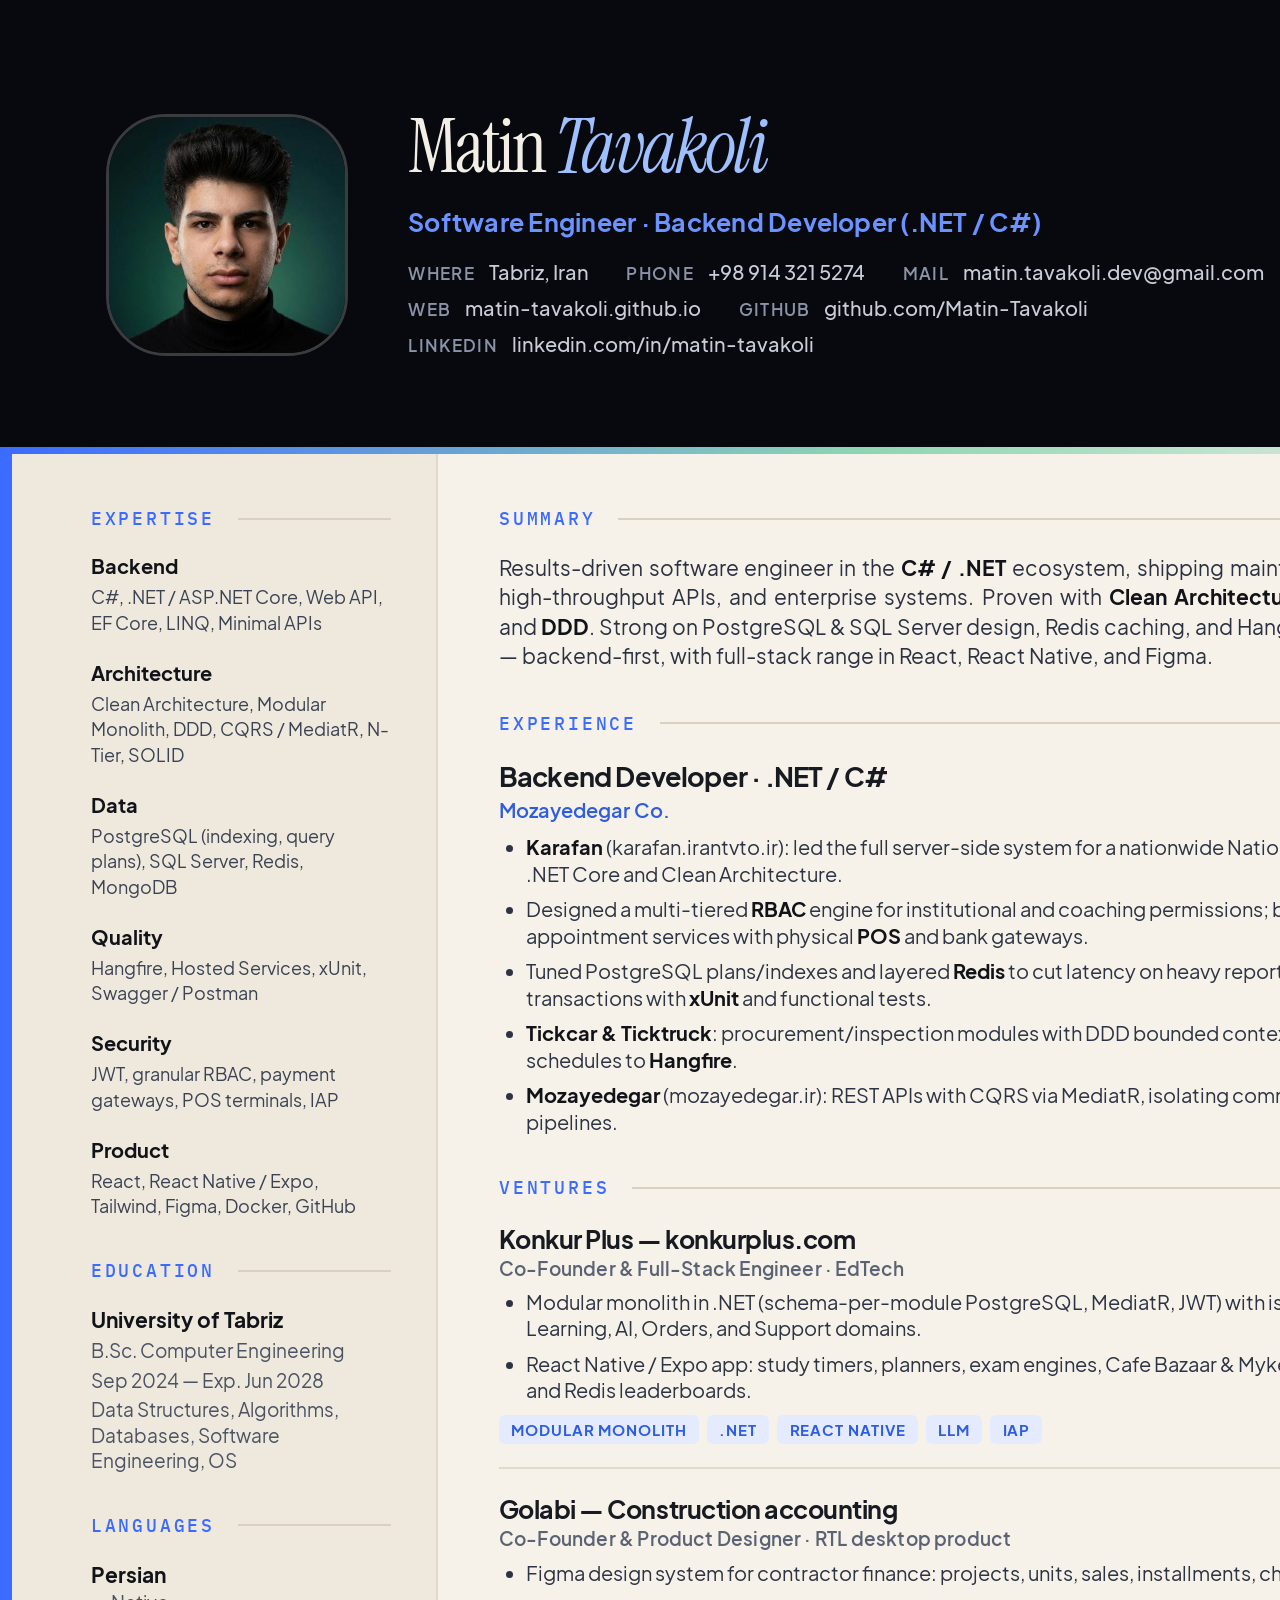
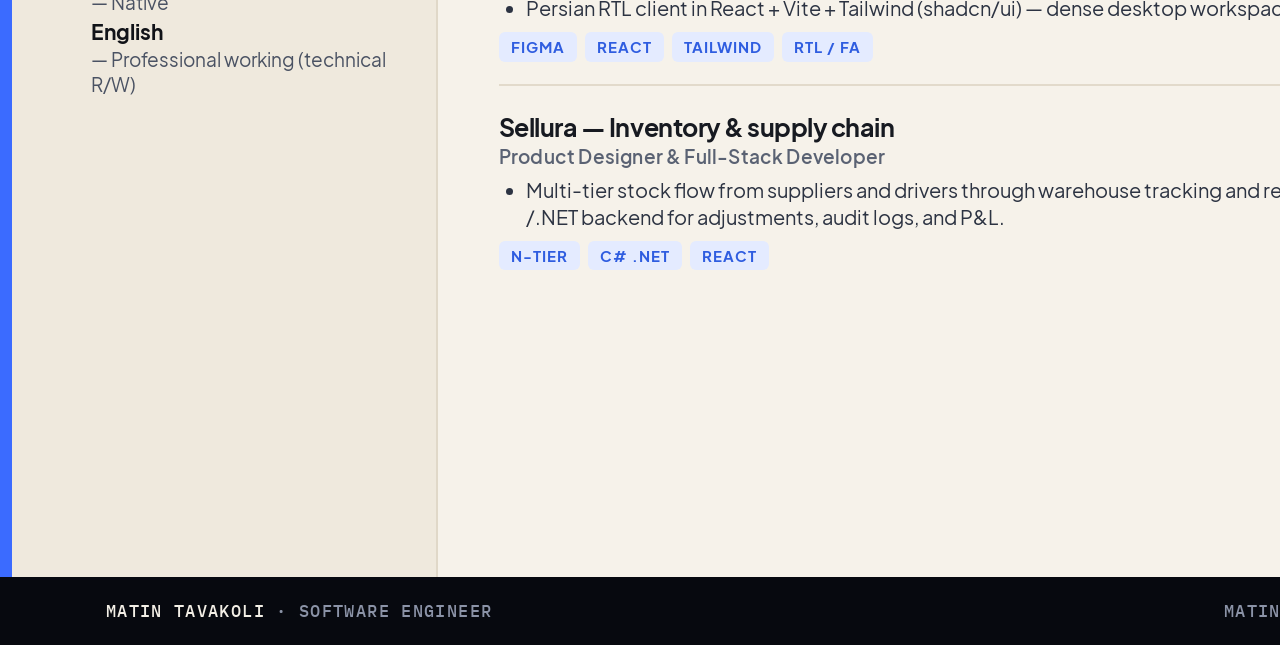
==== pdf.html @ 7f4773a4 "Ship a designed one-page resume PDF instead of a print dump. The download button now serves a brande" ====
<!DOCTYPE html>
<html lang="en">
<head>
  <meta charset="UTF-8">
  <title>Matin Tavakoli — Resume</title>
  <style>
    @font-face {
      font-family: "Plus Jakarta Sans";
      src: url("./assets/fonts/PlusJakartaSans-Regular.ttf") format("truetype");
      font-weight: 400;
      font-style: normal;
    }
    @font-face {
      font-family: "Plus Jakarta Sans";
      src: url("./assets/fonts/PlusJakartaSans-Medium.ttf") format("truetype");
      font-weight: 500;
      font-style: normal;
    }
    @font-face {
      font-family: "Plus Jakarta Sans";
      src: url("./assets/fonts/PlusJakartaSans-SemiBold.ttf") format("truetype");
      font-weight: 600;
      font-style: normal;
    }
    @font-face {
      font-family: "Plus Jakarta Sans";
      src: url("./assets/fonts/PlusJakartaSans-Bold.ttf") format("truetype");
      font-weight: 700;
      font-style: normal;
    }
    @font-face {
      font-family: "Instrument Serif";
      src: url("./assets/fonts/InstrumentSerif-Regular.ttf") format("truetype");
      font-weight: 400;
      font-style: normal;
    }
    @font-face {
      font-family: "Instrument Serif";
      src: url("./assets/fonts/InstrumentSerif-Italic.ttf") format("truetype");
      font-weight: 400;
      font-style: italic;
    }
    @font-face {
      font-family: "IBM Plex Mono";
      src: url("./assets/fonts/IBMPlexMono-Medium.ttf") format("truetype");
      font-weight: 500;
      font-style: normal;
    }
    @page { size: A4; margin: 0; }
    @media screen {
      html { zoom: 2; }
    }
    * { box-sizing: border-box; -webkit-print-color-adjust: exact; print-color-adjust: exact; }
    html, body {
      margin: 0;
      padding: 0;
      background: #fff;
      color: #171a21;
      font-family: "Plus Jakarta Sans", "Segoe UI", sans-serif;
    }
    .sheet {
      width: 210mm;
      height: 297mm;
      overflow: hidden;
      background: #f6f2ea;
      position: relative;
    }
    .sheet::before {
      content: "";
      position: absolute;
      left: 0; top: 0; bottom: 0;
      width: 6px;
      background: #3b6bff;
    }

    /* HEADER */
    .mast {
      background: #07090f;
      color: #f3efe6;
      padding: 15mm 12mm 13mm 14mm;
      display: grid;
      grid-template-columns: 32mm 1fr 22mm;
      gap: 8mm;
      align-items: center;
      position: relative;
    }
    .mast::after {
      content: "";
      position: absolute;
      left: 0; right: 0; bottom: 0;
      height: 3.5px;
      background: linear-gradient(90deg, #3b6bff, #8fd6b2 55%, #f3efe6);
    }
    .photo-wrap {
      position: relative;
      width: 32mm;
      height: 32mm;
    }
    .photo-wrap img.photo {
      width: 32mm;
      height: 32mm;
      object-fit: cover;
      object-position: center 18%;
      border-radius: 8mm;
      border: 1.5px solid rgba(243,239,230,.22);
    }
    .identity h1 {
      margin: 0;
      font-family: "Instrument Serif", Georgia, serif;
      font-size: 28pt;
      font-weight: 400;
      letter-spacing: -0.04em;
      line-height: 0.9;
    }
    .identity h1 em {
      font-style: italic;
      color: #9ec0ff;
    }
    .role {
      margin: 3.5mm 0 3mm;
      color: #6b93ff;
      font-weight: 700;
      font-size: 9.2pt;
      letter-spacing: 0.01em;
    }
    .contacts {
      display: flex;
      flex-wrap: wrap;
      gap: 1.6mm 5mm;
      color: #c8cdd8;
      font-size: 7.4pt;
      font-weight: 500;
    }
    .contacts span { white-space: nowrap; }
    .contacts b { color: #8b93a7; font-weight: 600; margin-right: 1.4mm; font-size: 6.4pt; letter-spacing: .08em; text-transform: uppercase; }
    .mark {
      width: 18mm;
      height: 18mm;
      border-radius: 5mm;
      object-fit: cover;
      justify-self: end;
      border: 1px solid rgba(107,147,255,.35);
    }

    /* BODY */
    .body {
      display: grid;
      grid-template-columns: 58mm 1fr;
      min-height: calc(297mm - 60mm);
    }
    .rail {
      background: #efe9dd;
      padding: 7mm 6mm 10mm 12mm;
      border-right: 1px solid #e0d8c8;
    }
    .main {
      padding: 7mm 11mm 10mm 8mm;
    }
    .h {
      display: flex;
      align-items: center;
      gap: 3mm;
      margin: 0 0 3.2mm;
      font-family: "IBM Plex Mono", monospace;
      font-size: 6.6pt;
      font-weight: 500;
      letter-spacing: 0.16em;
      text-transform: uppercase;
      color: #3b6bff;
    }
    .h::after {
      content: "";
      flex: 1;
      height: 1px;
      background: #d9d0bf;
    }
    .block { margin-bottom: 5.4mm; }
    .summary {
      font-size: 7.7pt;
      line-height: 1.42;
      color: #2b3140;
      text-align: justify;
      margin: 0;
    }
    .summary strong { color: #111318; }

    .skill {
      margin-bottom: 3.4mm;
    }
    .skill b {
      display: block;
      font-size: 7.4pt;
      margin-bottom: 0.8mm;
      color: #111318;
    }
    .skill p {
      margin: 0;
      font-size: 6.9pt;
      line-height: 1.38;
      color: #3a4254;
    }

    .edu b, .lang b { font-size: 8pt; display: block; color: #111318; }
    .edu span, .lang p { display: block; font-size: 7pt; color: #4a5263; line-height: 1.35; margin-top: 0.6mm; }
    .lang p { margin: 0.4mm 0 0; }

    .job-head {
      display: flex;
      justify-content: space-between;
      align-items: baseline;
      gap: 4mm;
    }
    .job-head h2 {
      margin: 0;
      font-size: 10.2pt;
      letter-spacing: -0.03em;
    }
    .when {
      font-family: "IBM Plex Mono", monospace;
      font-size: 6.6pt;
      color: #3b6bff;
      font-weight: 500;
      white-space: nowrap;
    }
    .co {
      display: flex;
      justify-content: space-between;
      font-size: 7.6pt;
      color: #4a5263;
      font-weight: 600;
      margin: 0.6mm 0 1.6mm;
    }
    .co em { color: #2f5de0; font-style: normal; }
    ul {
      margin: 0;
      padding-left: 3.6mm;
    }
    li {
      font-size: 7.35pt;
      line-height: 1.36;
      color: #2c3342;
      margin-bottom: 1.15mm;
    }
    li strong { color: #111318; }
    a { color: #2f5de0; text-decoration: none; }

    .proj {
      margin-bottom: 3.4mm;
      padding-bottom: 3mm;
      border-bottom: 1px solid #e2dacb;
    }
    .proj:last-child { border-bottom: 0; margin-bottom: 0; padding-bottom: 0; }
    .proj-top {
      display: flex;
      justify-content: space-between;
      align-items: baseline;
      gap: 3mm;
    }
    .proj h3 {
      margin: 0;
      font-size: 9.2pt;
      letter-spacing: -0.02em;
    }
    .proj .role {
      margin: 0.4mm 0 1.2mm;
      color: #5a6273;
      font-size: 7pt;
      font-weight: 600;
    }
    .tags { display: flex; flex-wrap: wrap; gap: 1.1mm; margin-top: 1.4mm; }
    .tag {
      font-size: 5.8pt;
      font-weight: 700;
      letter-spacing: 0.06em;
      text-transform: uppercase;
      color: #2f5de0;
      background: #e4ebff;
      border-radius: 3px;
      padding: 0.7mm 1.6mm;
    }

    .foot {
      position: absolute;
      left: 0; right: 0; bottom: 0;
      height: 9mm;
      display: flex;
      align-items: center;
      justify-content: space-between;
      padding: 0 12mm 0 14mm;
      background: #07090f;
      color: #8b93a7;
      font-size: 6.4pt;
      letter-spacing: 0.08em;
      text-transform: uppercase;
      font-family: "IBM Plex Mono", monospace;
    }
    .foot b { color: #f3efe6; font-weight: 500; }
  </style>
</head>
<body>
  <div class="sheet">
    <header class="mast">
      <div class="photo-wrap">
        <img class="photo" src="./assets/photo.jpg" alt="Matin Tavakoli">
      </div>
      <div class="identity">
        <h1>Matin <em>Tavakoli</em></h1>
        <div class="role">Software Engineer · Backend Developer (.NET / C#)</div>
        <div class="contacts">
          <span><b>Where</b> Tabriz, Iran</span>
          <span><b>Phone</b> +98 914 321 5274</span>
          <span><b>Mail</b> matin.tavakoli.dev@gmail.com</span>
          <span><b>Web</b> matin-tavakoli.github.io</span>
          <span><b>GitHub</b> github.com/Matin-Tavakoli</span>
          <span><b>LinkedIn</b> linkedin.com/in/matin-tavakoli</span>
        </div>
      </div>
      <img class="mark" src="./assets/logo-mark.png" alt="MT">
    </header>

    <div class="body">
      <aside class="rail">
        <div class="block">
          <div class="h">Expertise</div>
          <div class="skill"><b>Backend</b><p>C#, .NET / ASP.NET Core, Web API, EF Core, LINQ, Minimal APIs</p></div>
          <div class="skill"><b>Architecture</b><p>Clean Architecture, Modular Monolith, DDD, CQRS / MediatR, N-Tier, SOLID</p></div>
          <div class="skill"><b>Data</b><p>PostgreSQL (indexing, query plans), SQL Server, Redis, MongoDB</p></div>
          <div class="skill"><b>Quality</b><p>Hangfire, Hosted Services, xUnit, Swagger / Postman</p></div>
          <div class="skill"><b>Security</b><p>JWT, granular RBAC, payment gateways, POS terminals, IAP</p></div>
          <div class="skill"><b>Product</b><p>React, React Native / Expo, Tailwind, Figma, Docker, GitHub</p></div>
        </div>
        <div class="block edu">
          <div class="h">Education</div>
          <b>University of Tabriz</b>
          <span>B.Sc. Computer Engineering</span>
          <span>Sep 2024 — Exp. Jun 2028</span>
          <span>Data Structures, Algorithms, Databases, Software Engineering, OS</span>
        </div>
        <div class="block lang">
          <div class="h">Languages</div>
          <p><b>Persian</b> — Native</p>
          <p><b>English</b> — Professional working (technical R/W)</p>
        </div>
      </aside>

      <main class="main">
        <div class="block">
          <div class="h">Summary</div>
          <p class="summary">
            Results-driven software engineer in the <strong>C# / .NET</strong> ecosystem, shipping maintainable architectures, high-throughput APIs, and enterprise systems. Proven with <strong>Clean Architecture</strong>, <strong>Modular Monolith</strong>, and <strong>DDD</strong>. Strong on PostgreSQL &amp; SQL Server design, Redis caching, and Hangfire background work — backend-first, with full-stack range in React, React Native, and Figma.
          </p>
        </div>

        <div class="block">
          <div class="h">Experience</div>
          <div class="job-head">
            <h2>Backend Developer · .NET / C#</h2>
            <span class="when">Nov 2025 — Present</span>
          </div>
          <div class="co"><em>Mozayedegar Co.</em><span>Tabriz, Iran</span></div>
          <ul>
            <li><strong>Karafan</strong> (karafan.irantvto.ir): led the full server-side system for a nationwide National TVTO platform on .NET Core and Clean Architecture.</li>
            <li>Designed a multi-tiered <strong>RBAC</strong> engine for institutional and coaching permissions; built checkout and appointment services with physical <strong>POS</strong> and bank gateways.</li>
            <li>Tuned PostgreSQL plans/indexes and layered <strong>Redis</strong> to cut latency on heavy reporting endpoints; backed transactions with <strong>xUnit</strong> and functional tests.</li>
            <li><strong>Tickcar &amp; Ticktruck</strong>: procurement/inspection modules with DDD bounded contexts; offloaded PDFs and schedules to <strong>Hangfire</strong>.</li>
            <li><strong>Mozayedegar</strong> (mozayedegar.ir): REST APIs with CQRS via MediatR, isolating command and query pipelines.</li>
          </ul>
        </div>

        <div class="block" style="margin-bottom:0">
          <div class="h">Ventures</div>

          <div class="proj">
            <div class="proj-top">
              <h3>Konkur Plus — konkurplus.com</h3>
              <span class="when">2025 — Present</span>
            </div>
            <div class="role">Co-Founder &amp; Full-Stack Engineer · EdTech</div>
            <ul>
              <li>Modular monolith in .NET (schema-per-module PostgreSQL, MediatR, JWT) with isolated Identity, Learning, AI, Orders, and Support domains.</li>
              <li>React Native / Expo app: study timers, planners, exam engines, Cafe Bazaar &amp; Myket IAP, plus LLM agents and Redis leaderboards.</li>
            </ul>
            <div class="tags"><span class="tag">Modular Monolith</span><span class="tag">.NET</span><span class="tag">React Native</span><span class="tag">LLM</span><span class="tag">IAP</span></div>
          </div>

          <div class="proj">
            <div class="proj-top">
              <h3>Golabi — Construction accounting</h3>
              <span class="when">2025 — Present</span>
            </div>
            <div class="role">Co-Founder &amp; Product Designer · RTL desktop product</div>
            <ul>
              <li>Figma design system for contractor finance: projects, units, sales, installments, cheques, counterparties.</li>
              <li>Persian RTL client in React + Vite + Tailwind (shadcn/ui) — dense desktop workspace, not a marketing site.</li>
            </ul>
            <div class="tags"><span class="tag">Figma</span><span class="tag">React</span><span class="tag">Tailwind</span><span class="tag">RTL / FA</span></div>
          </div>

          <div class="proj">
            <div class="proj-top">
              <h3>Sellura — Inventory &amp; supply chain</h3>
              <span class="when">2025</span>
            </div>
            <div class="role">Product Designer &amp; Full-Stack Developer</div>
            <ul>
              <li>Multi-tier stock flow from suppliers and drivers through warehouse tracking and retail POS; N-Tier C# /.NET backend for adjustments, audit logs, and P&amp;L.</li>
            </ul>
            <div class="tags"><span class="tag">N-Tier</span><span class="tag">C# .NET</span><span class="tag">React</span></div>
          </div>
        </div>
      </main>
    </div>

    <footer class="foot">
      <span><b>Matin Tavakoli</b> · Software Engineer</span>
      <span>matin-tavakoli.github.io</span>
    </footer>
  </div>
</body>
</html>
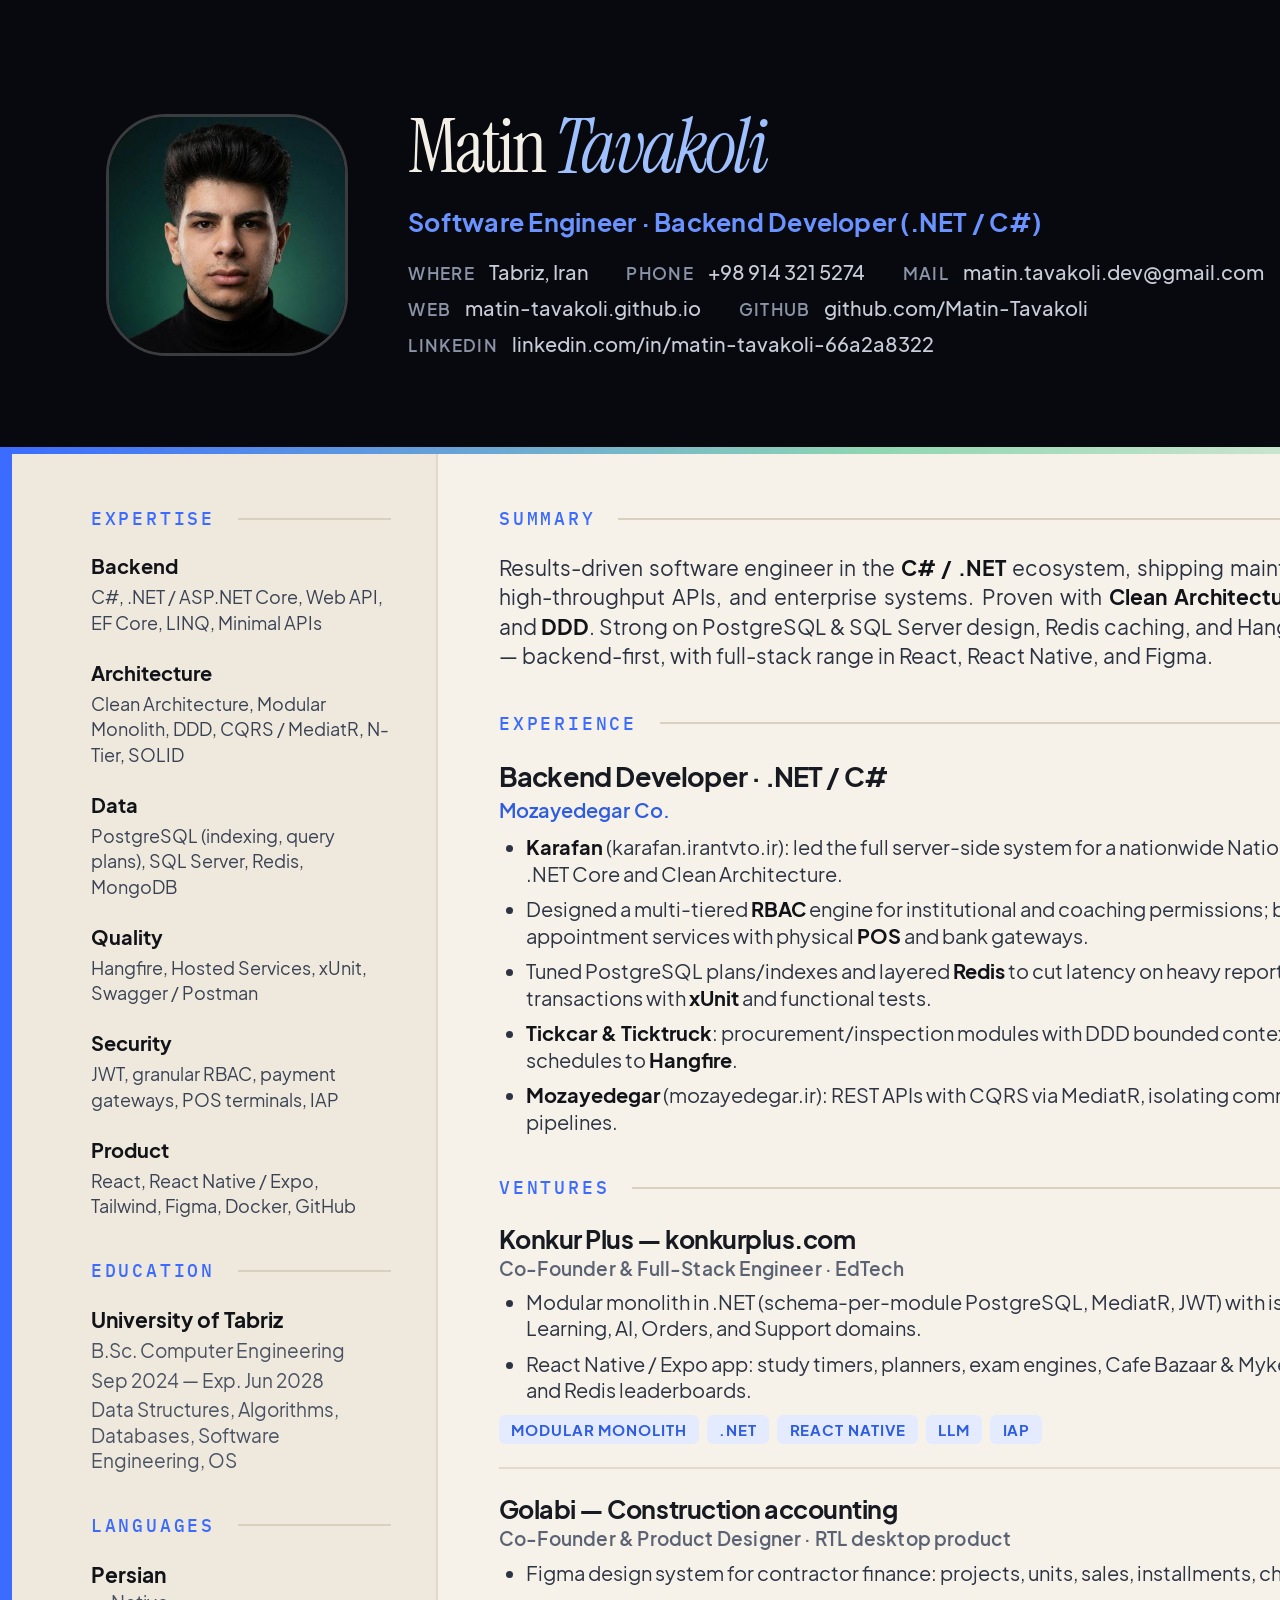
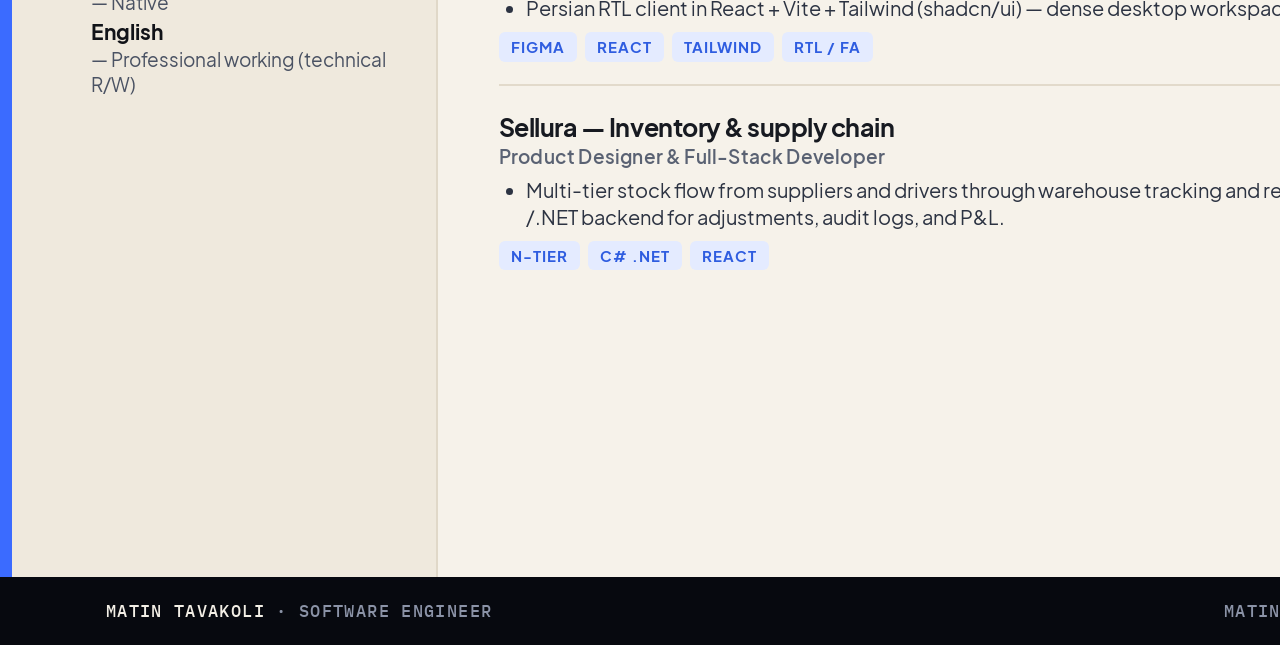
==== commit d609dcff: "Point LinkedIn links to the live profile URL. Co-authored-by: Cursor <cursoragent@cursor.com>" ====
--- a/pdf.html
+++ b/pdf.html
@@ -312,7 +312,7 @@
           <span><b>Mail</b> matin.tavakoli.dev@gmail.com</span>
           <span><b>Web</b> matin-tavakoli.github.io</span>
           <span><b>GitHub</b> github.com/Matin-Tavakoli</span>
-          <span><b>LinkedIn</b> linkedin.com/in/matin-tavakoli</span>
+          <span><b>LinkedIn</b> linkedin.com/in/matin-tavakoli-66a2a8322</span>
         </div>
       </div>
       <img class="mark" src="./assets/logo-mark.png" alt="MT">
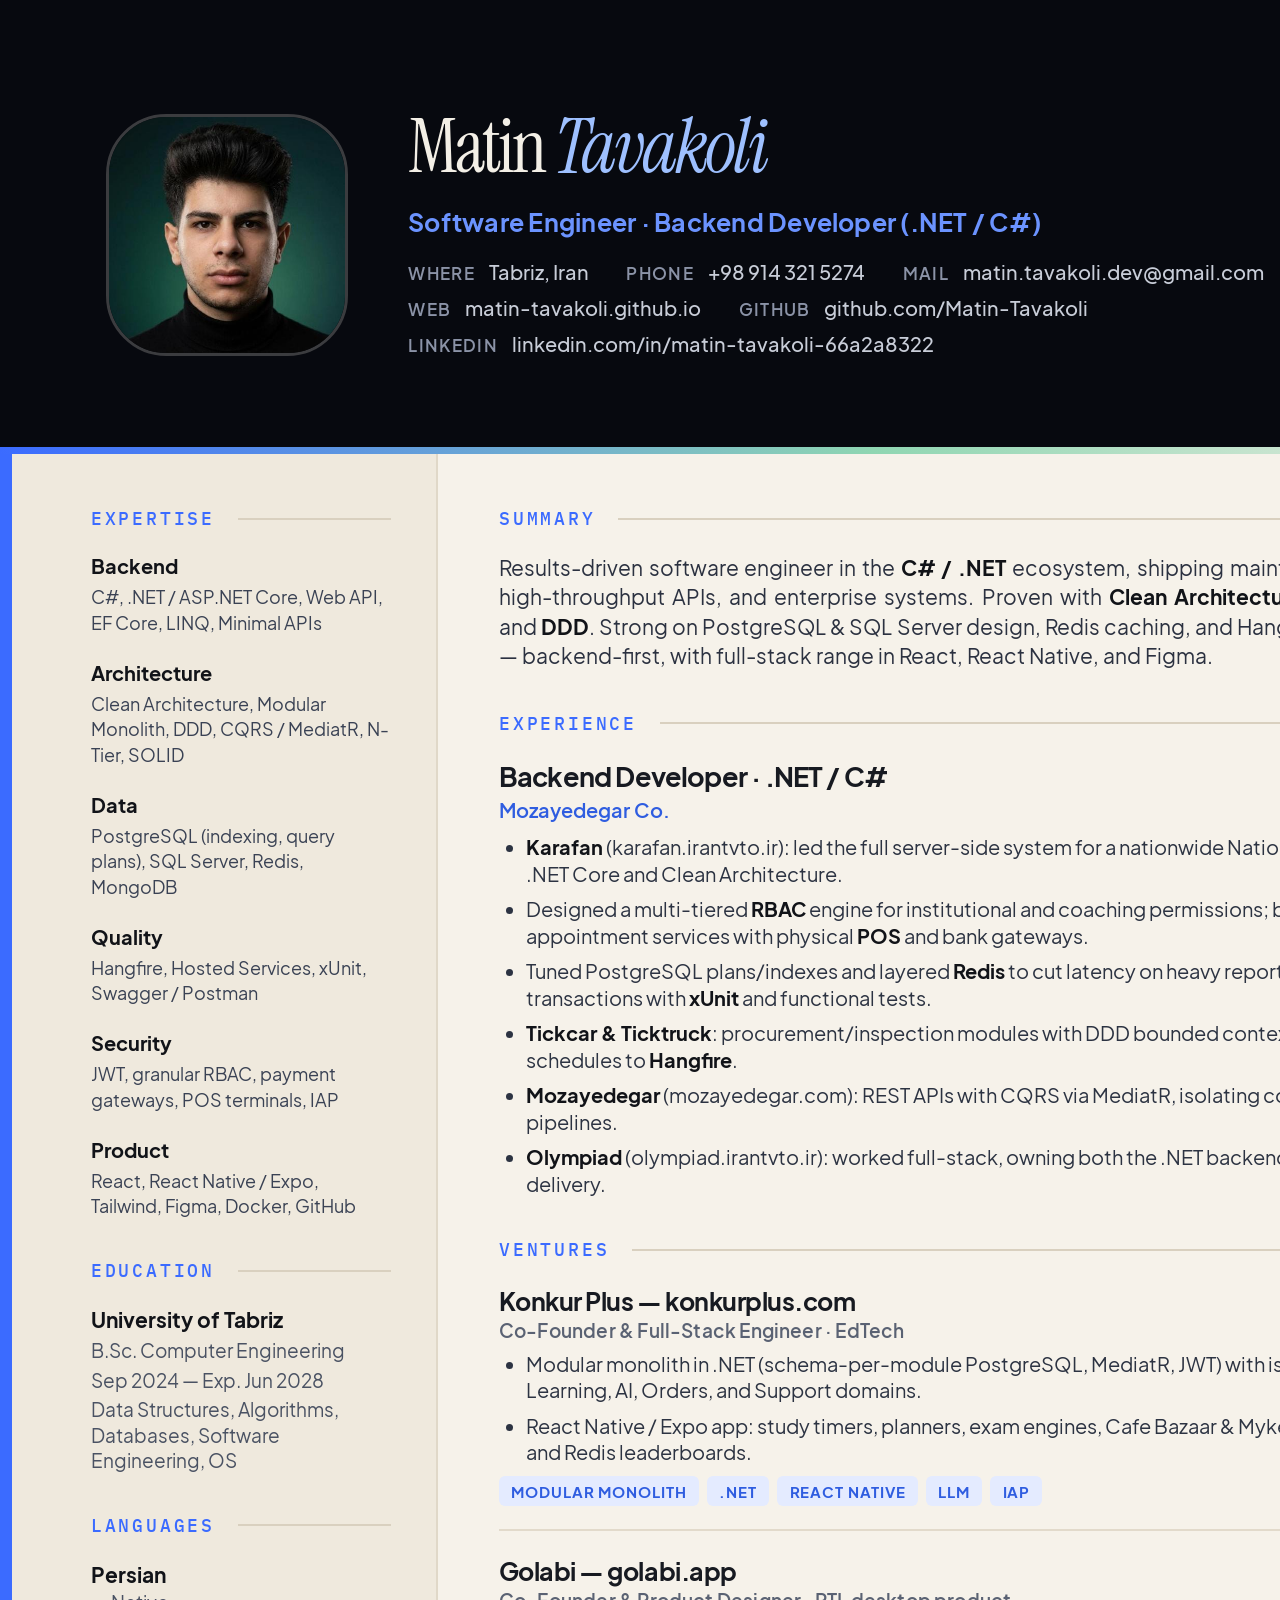
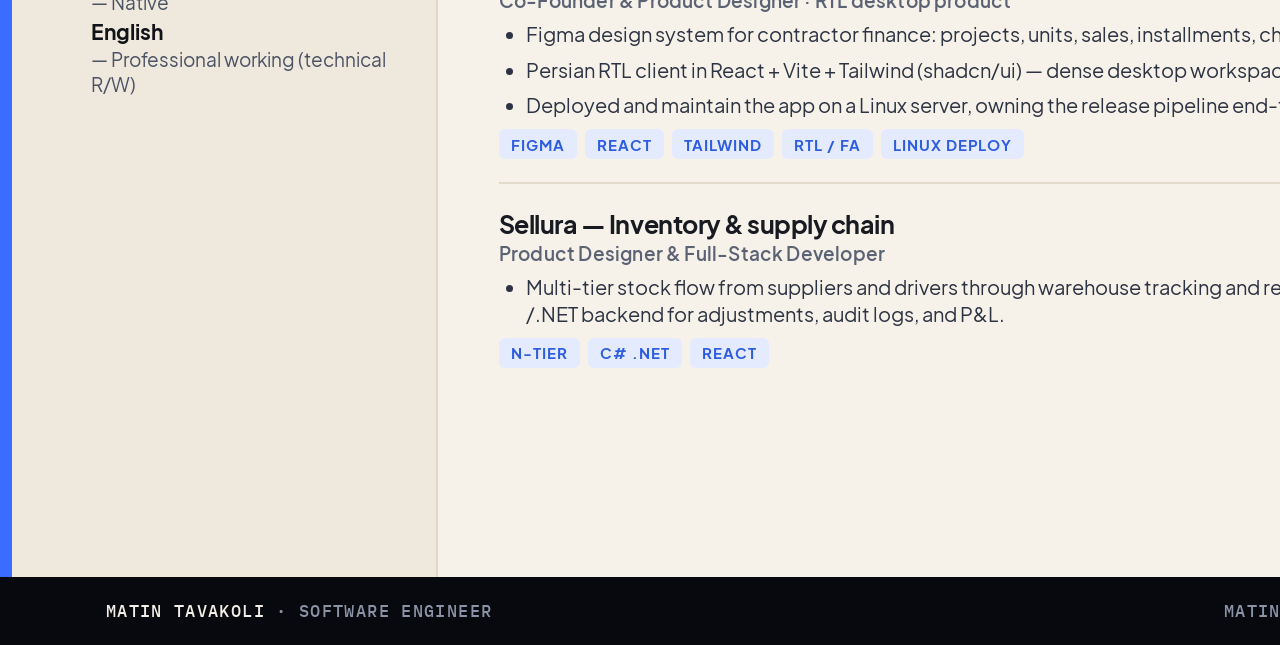
==== commit b4b10340: "Add Golabi domain/deploy details and the Olympiad project at Mozayedegar. Co-Authored-By: Claude Son" ====
--- a/pdf.html
+++ b/pdf.html
@@ -363,7 +363,8 @@
             <li>Designed a multi-tiered <strong>RBAC</strong> engine for institutional and coaching permissions; built checkout and appointment services with physical <strong>POS</strong> and bank gateways.</li>
             <li>Tuned PostgreSQL plans/indexes and layered <strong>Redis</strong> to cut latency on heavy reporting endpoints; backed transactions with <strong>xUnit</strong> and functional tests.</li>
             <li><strong>Tickcar &amp; Ticktruck</strong>: procurement/inspection modules with DDD bounded contexts; offloaded PDFs and schedules to <strong>Hangfire</strong>.</li>
-            <li><strong>Mozayedegar</strong> (mozayedegar.ir): REST APIs with CQRS via MediatR, isolating command and query pipelines.</li>
+            <li><strong>Mozayedegar</strong> (mozayedegar.com): REST APIs with CQRS via MediatR, isolating command and query pipelines.</li>
+            <li><strong>Olympiad</strong> (olympiad.irantvto.ir): worked full-stack, owning both the .NET backend and front-end delivery.</li>
           </ul>
         </div>
 
@@ -385,15 +386,16 @@
 
           <div class="proj">
             <div class="proj-top">
-              <h3>Golabi — Construction accounting</h3>
+              <h3>Golabi — golabi.app</h3>
               <span class="when">2025 — Present</span>
             </div>
             <div class="role">Co-Founder &amp; Product Designer · RTL desktop product</div>
             <ul>
               <li>Figma design system for contractor finance: projects, units, sales, installments, cheques, counterparties.</li>
               <li>Persian RTL client in React + Vite + Tailwind (shadcn/ui) — dense desktop workspace, not a marketing site.</li>
+              <li>Deployed and maintain the app on a Linux server, owning the release pipeline end-to-end.</li>
             </ul>
-            <div class="tags"><span class="tag">Figma</span><span class="tag">React</span><span class="tag">Tailwind</span><span class="tag">RTL / FA</span></div>
+            <div class="tags"><span class="tag">Figma</span><span class="tag">React</span><span class="tag">Tailwind</span><span class="tag">RTL / FA</span><span class="tag">Linux Deploy</span></div>
           </div>
 
           <div class="proj">
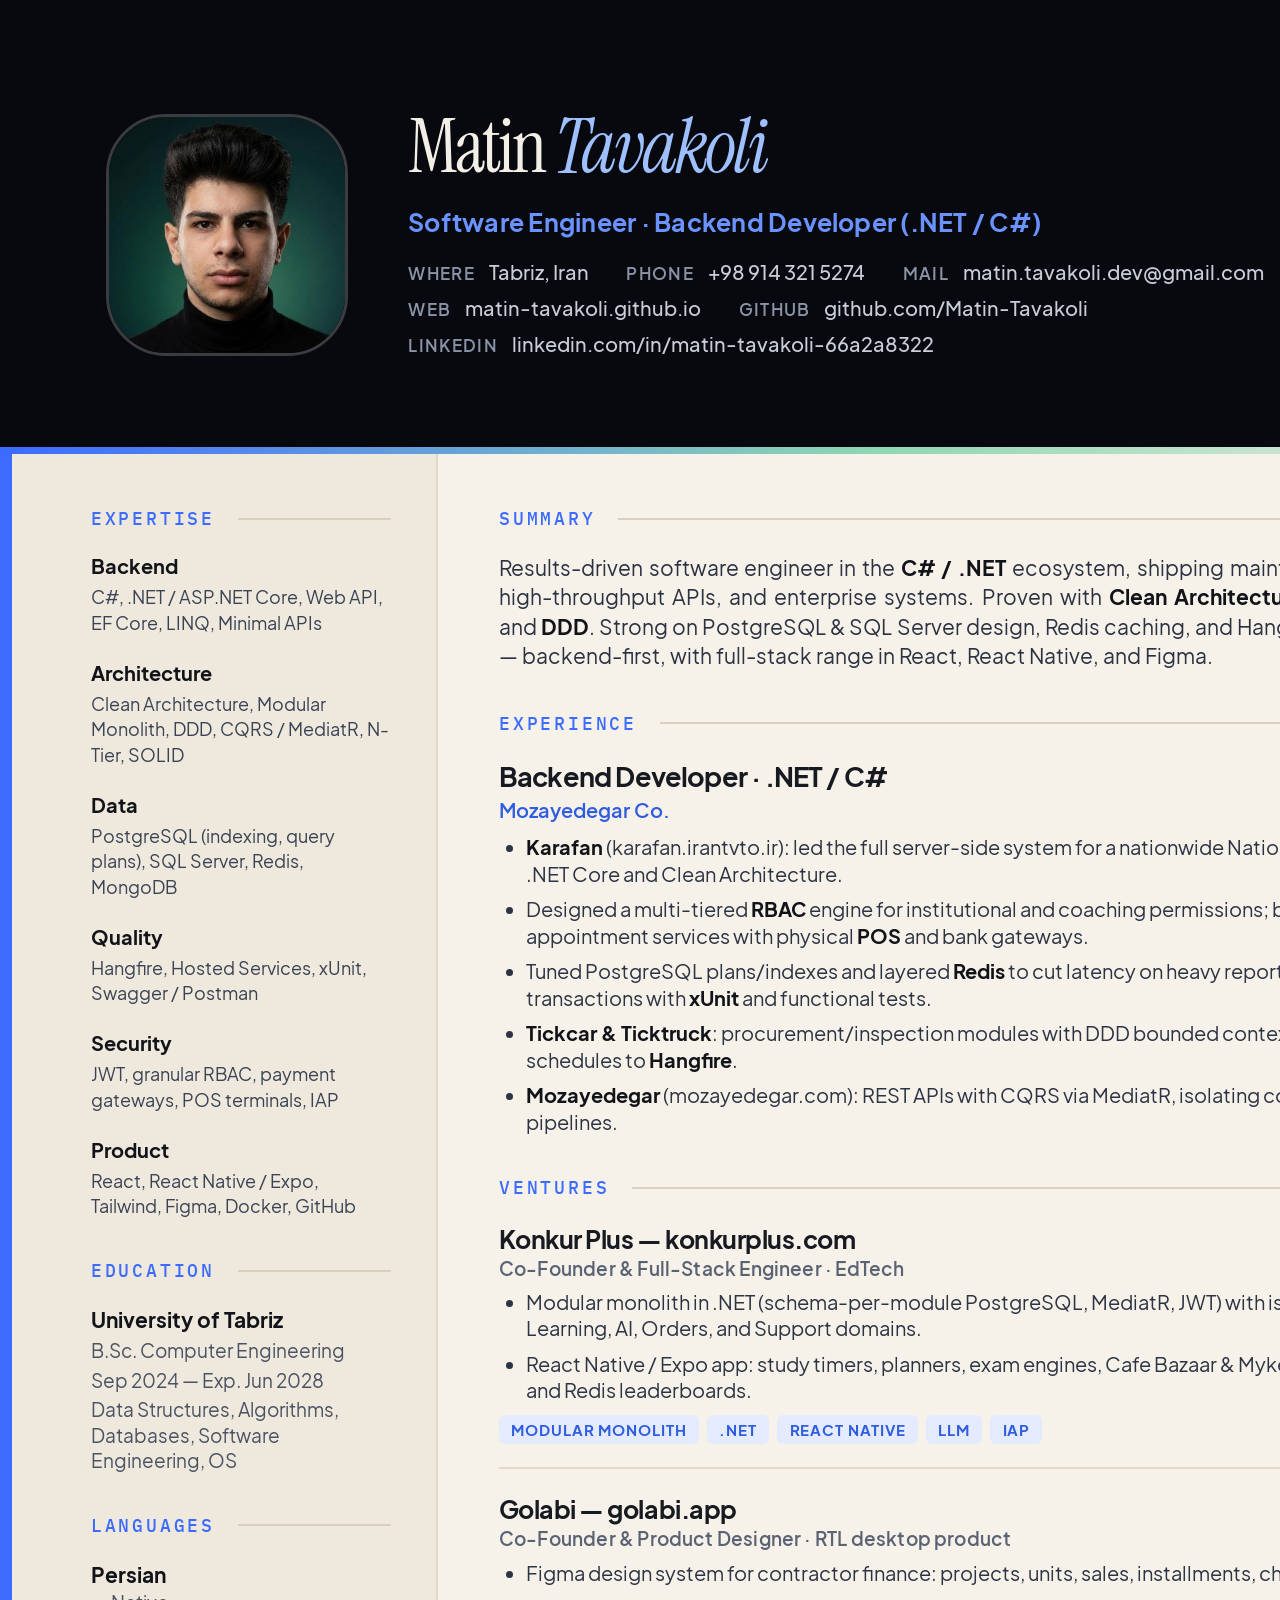
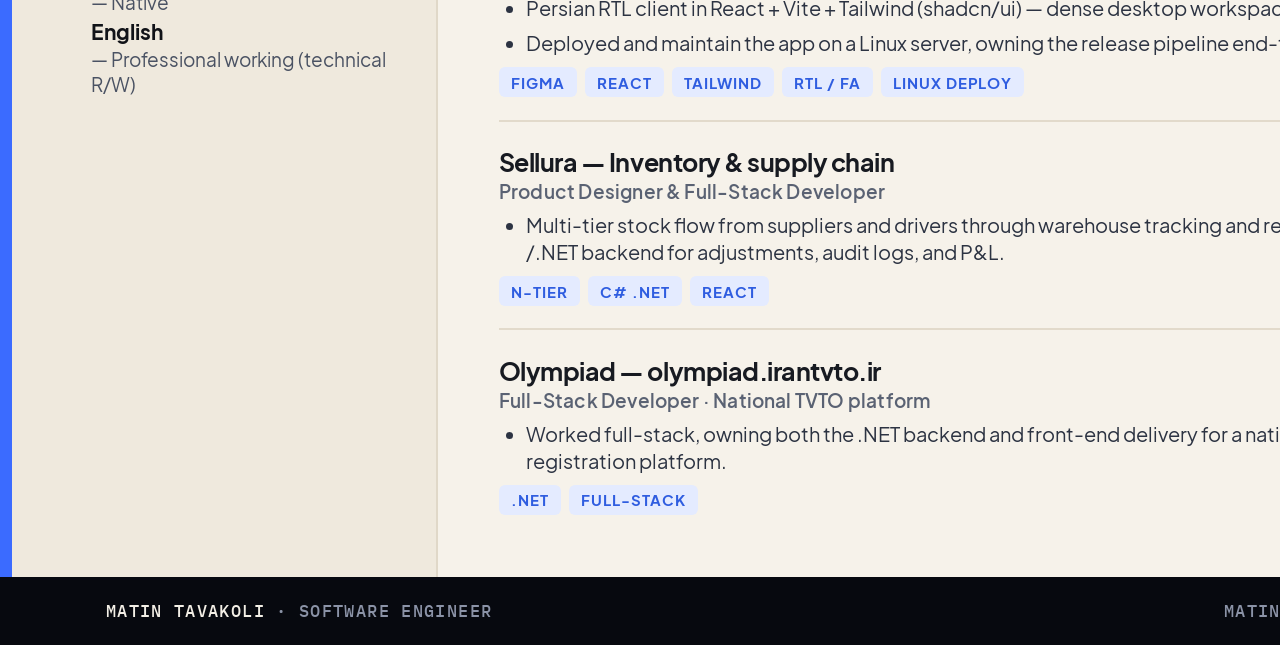
==== commit 0f11a4df: "Move Olympiad into its own venture card with a real logo Give Olympiad its own project card under Ve" ====
--- a/pdf.html
+++ b/pdf.html
@@ -364,7 +364,6 @@
             <li>Tuned PostgreSQL plans/indexes and layered <strong>Redis</strong> to cut latency on heavy reporting endpoints; backed transactions with <strong>xUnit</strong> and functional tests.</li>
             <li><strong>Tickcar &amp; Ticktruck</strong>: procurement/inspection modules with DDD bounded contexts; offloaded PDFs and schedules to <strong>Hangfire</strong>.</li>
             <li><strong>Mozayedegar</strong> (mozayedegar.com): REST APIs with CQRS via MediatR, isolating command and query pipelines.</li>
-            <li><strong>Olympiad</strong> (olympiad.irantvto.ir): worked full-stack, owning both the .NET backend and front-end delivery.</li>
           </ul>
         </div>
 
@@ -409,6 +408,18 @@
             </ul>
             <div class="tags"><span class="tag">N-Tier</span><span class="tag">C# .NET</span><span class="tag">React</span></div>
           </div>
+
+          <div class="proj">
+            <div class="proj-top">
+              <h3>Olympiad — olympiad.irantvto.ir</h3>
+              <span class="when">2025 — Present</span>
+            </div>
+            <div class="role">Full-Stack Developer · National TVTO platform</div>
+            <ul>
+              <li>Worked full-stack, owning both the .NET backend and front-end delivery for a nationwide skills-olympiad registration platform.</li>
+            </ul>
+            <div class="tags"><span class="tag">.NET</span><span class="tag">Full-Stack</span></div>
+          </div>
         </div>
       </main>
     </div>
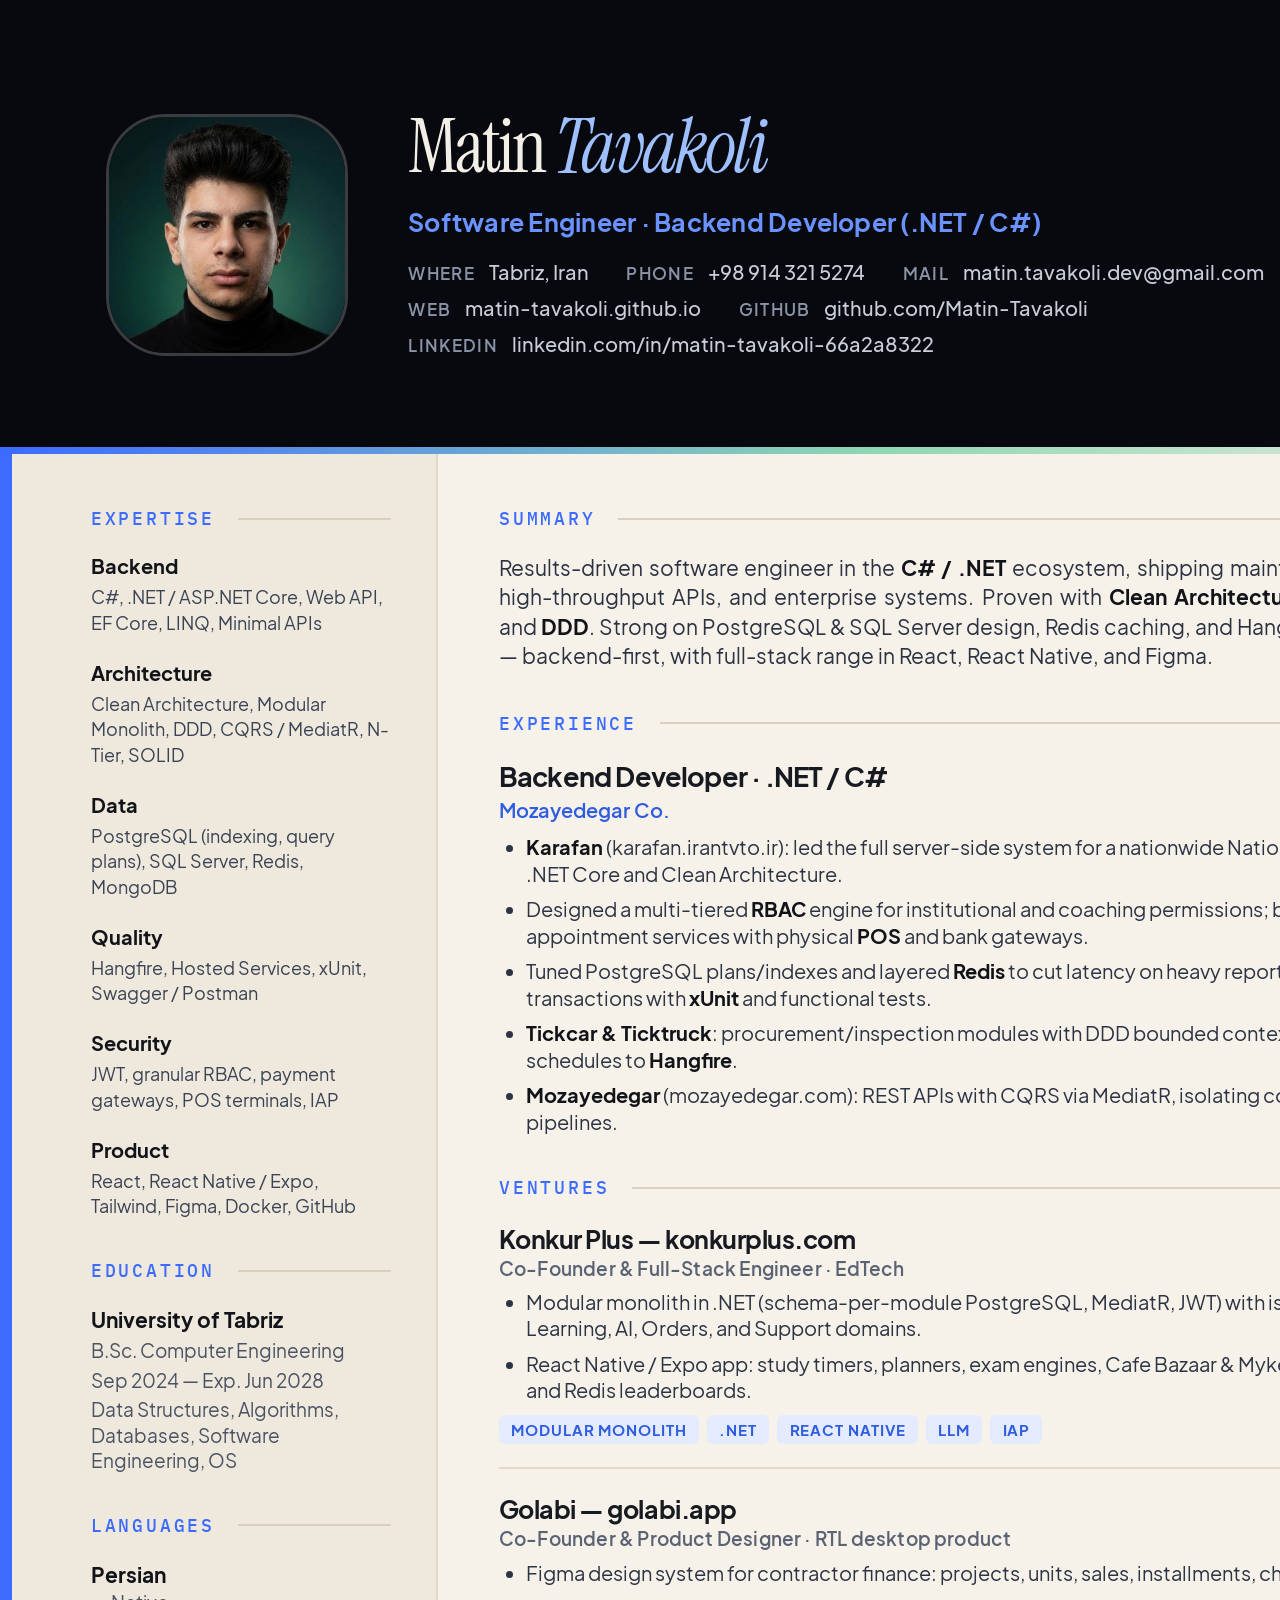
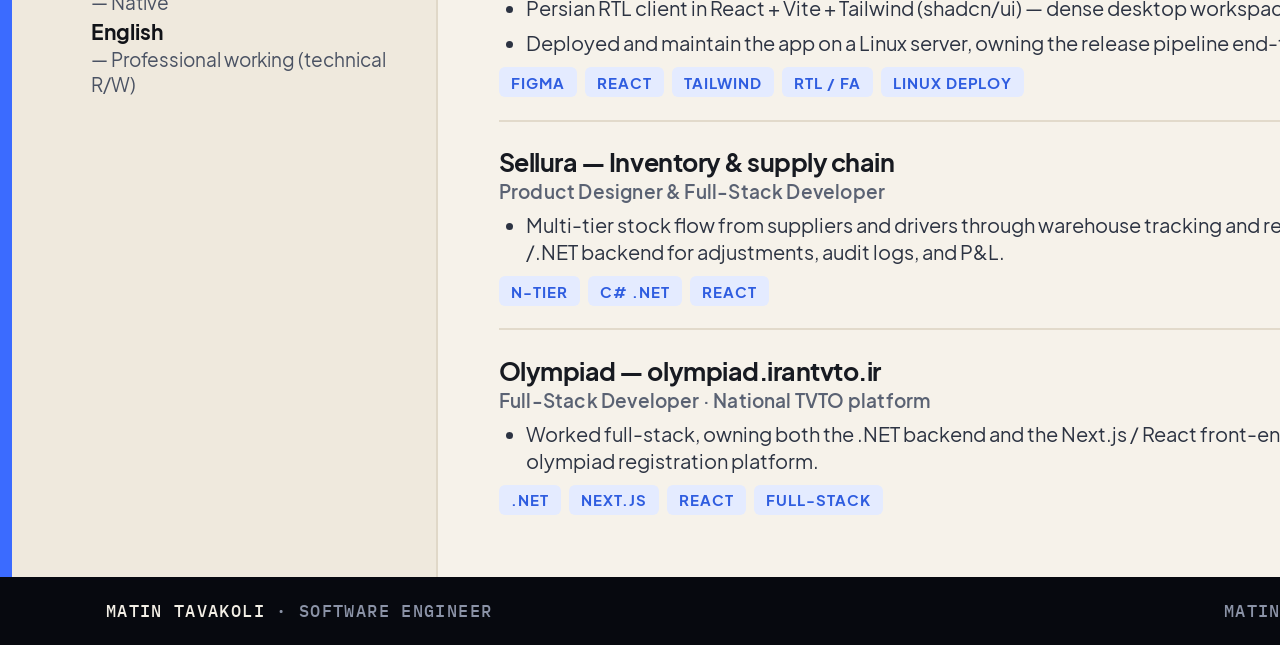
==== commit fe3166a3: "Add Next.js/React to the Olympiad project's stack Co-Authored-By: Claude Sonnet 5 <noreply@anthropic" ====
--- a/pdf.html
+++ b/pdf.html
@@ -416,9 +416,9 @@
             </div>
             <div class="role">Full-Stack Developer · National TVTO platform</div>
             <ul>
-              <li>Worked full-stack, owning both the .NET backend and front-end delivery for a nationwide skills-olympiad registration platform.</li>
+              <li>Worked full-stack, owning both the .NET backend and the Next.js / React front-end for a nationwide skills-olympiad registration platform.</li>
             </ul>
-            <div class="tags"><span class="tag">.NET</span><span class="tag">Full-Stack</span></div>
+            <div class="tags"><span class="tag">.NET</span><span class="tag">Next.js</span><span class="tag">React</span><span class="tag">Full-Stack</span></div>
           </div>
         </div>
       </main>
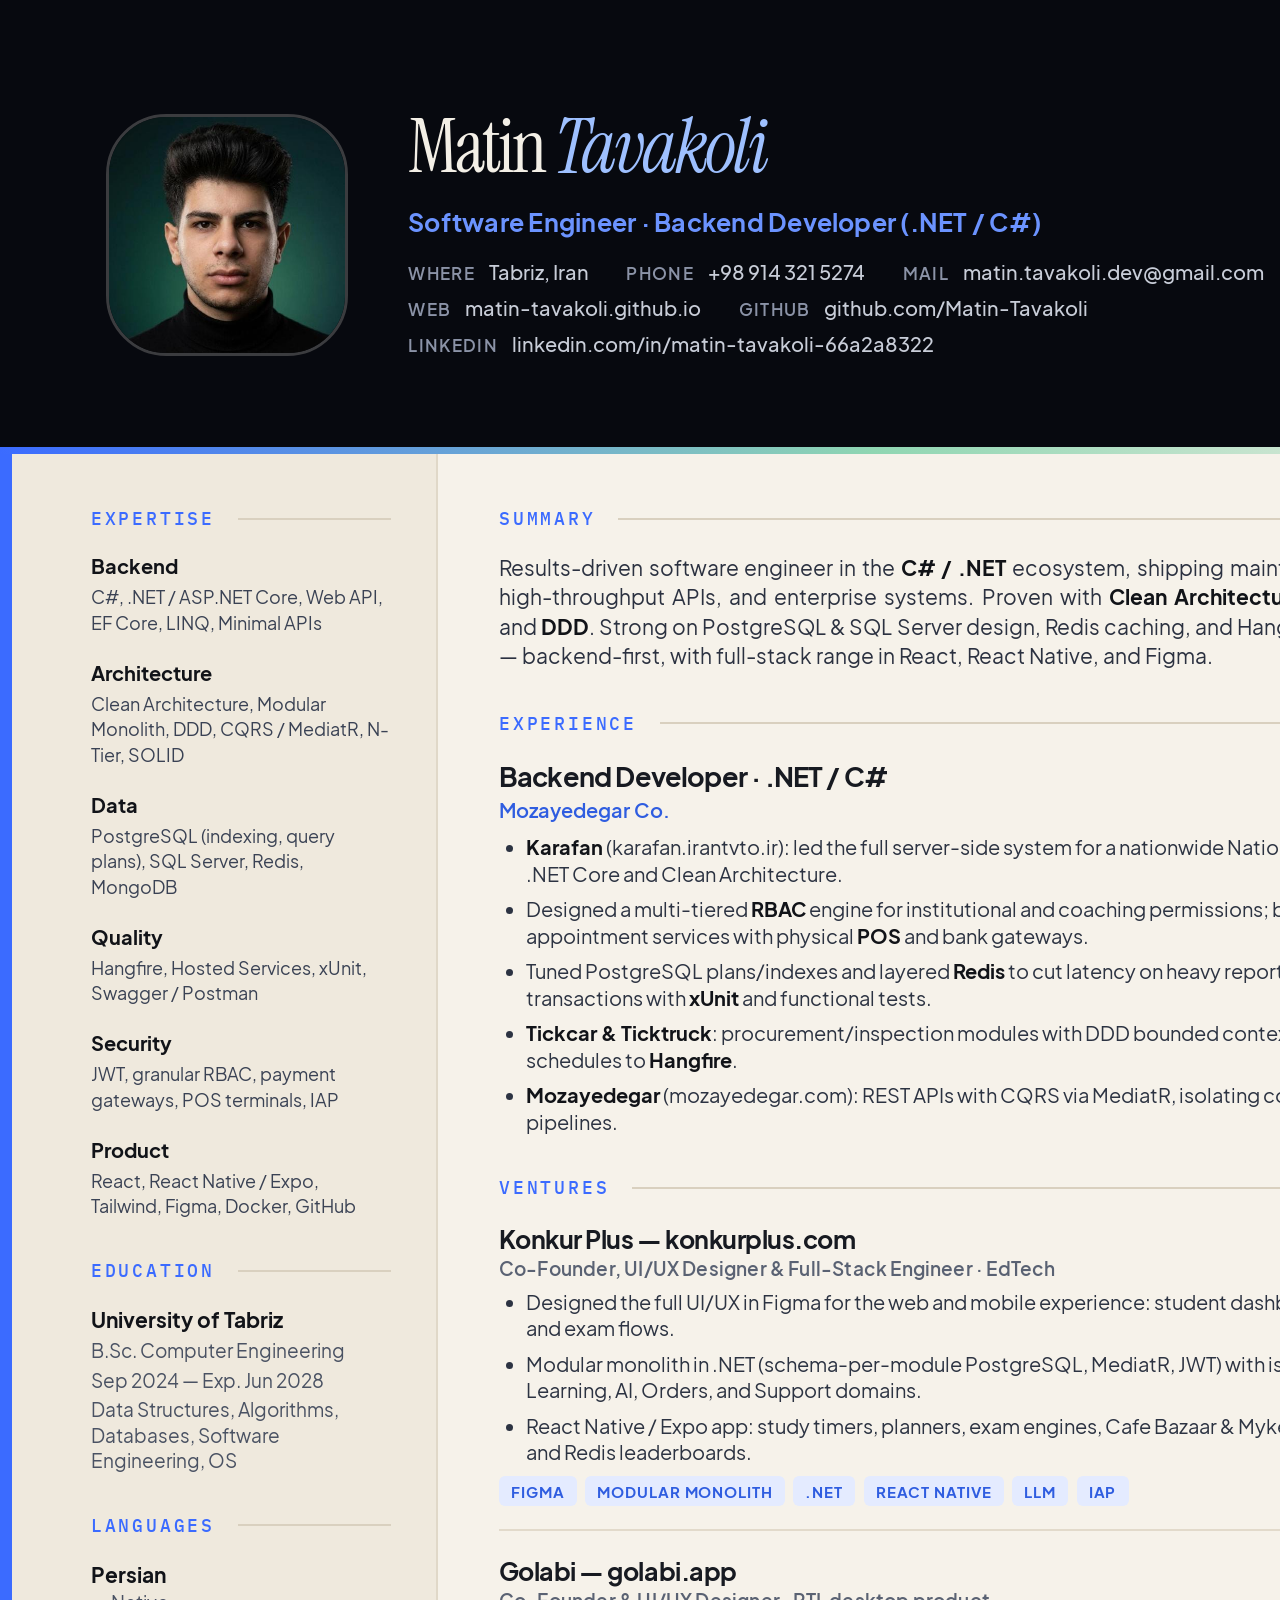
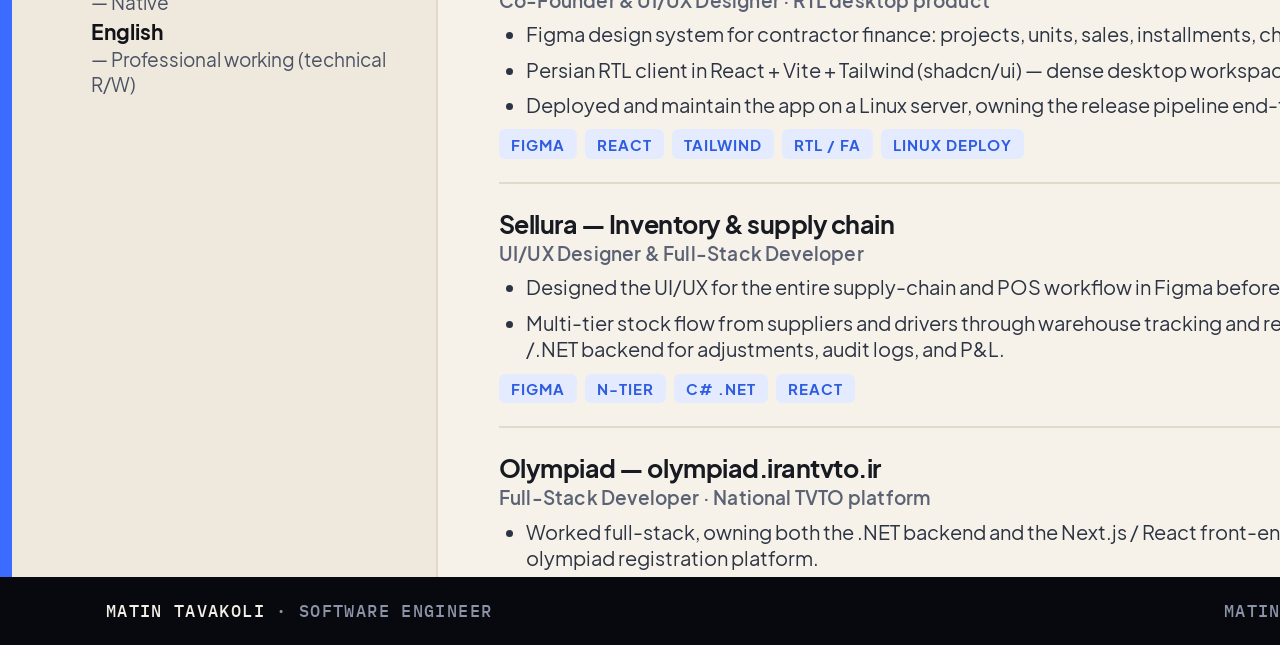
==== commit a9b79b05: "Credit UI/UX design work on Konkur Plus, Golabi, and Sellura Co-Authored-By: Claude Sonnet 5 <norepl" ====
--- a/pdf.html
+++ b/pdf.html
@@ -375,12 +375,13 @@
               <h3>Konkur Plus — konkurplus.com</h3>
               <span class="when">2025 — Present</span>
             </div>
-            <div class="role">Co-Founder &amp; Full-Stack Engineer · EdTech</div>
+            <div class="role">Co-Founder, UI/UX Designer &amp; Full-Stack Engineer · EdTech</div>
             <ul>
+              <li>Designed the full UI/UX in Figma for the web and mobile experience: student dashboards, study planners, and exam flows.</li>
               <li>Modular monolith in .NET (schema-per-module PostgreSQL, MediatR, JWT) with isolated Identity, Learning, AI, Orders, and Support domains.</li>
               <li>React Native / Expo app: study timers, planners, exam engines, Cafe Bazaar &amp; Myket IAP, plus LLM agents and Redis leaderboards.</li>
             </ul>
-            <div class="tags"><span class="tag">Modular Monolith</span><span class="tag">.NET</span><span class="tag">React Native</span><span class="tag">LLM</span><span class="tag">IAP</span></div>
+            <div class="tags"><span class="tag">Figma</span><span class="tag">Modular Monolith</span><span class="tag">.NET</span><span class="tag">React Native</span><span class="tag">LLM</span><span class="tag">IAP</span></div>
           </div>
 
           <div class="proj">
@@ -388,7 +389,7 @@
               <h3>Golabi — golabi.app</h3>
               <span class="when">2025 — Present</span>
             </div>
-            <div class="role">Co-Founder &amp; Product Designer · RTL desktop product</div>
+            <div class="role">Co-Founder &amp; UI/UX Designer · RTL desktop product</div>
             <ul>
               <li>Figma design system for contractor finance: projects, units, sales, installments, cheques, counterparties.</li>
               <li>Persian RTL client in React + Vite + Tailwind (shadcn/ui) — dense desktop workspace, not a marketing site.</li>
@@ -402,11 +403,12 @@
               <h3>Sellura — Inventory &amp; supply chain</h3>
               <span class="when">2025</span>
             </div>
-            <div class="role">Product Designer &amp; Full-Stack Developer</div>
+            <div class="role">UI/UX Designer &amp; Full-Stack Developer</div>
             <ul>
+              <li>Designed the UI/UX for the entire supply-chain and POS workflow in Figma before building it.</li>
               <li>Multi-tier stock flow from suppliers and drivers through warehouse tracking and retail POS; N-Tier C# /.NET backend for adjustments, audit logs, and P&amp;L.</li>
             </ul>
-            <div class="tags"><span class="tag">N-Tier</span><span class="tag">C# .NET</span><span class="tag">React</span></div>
+            <div class="tags"><span class="tag">Figma</span><span class="tag">N-Tier</span><span class="tag">C# .NET</span><span class="tag">React</span></div>
           </div>
 
           <div class="proj">
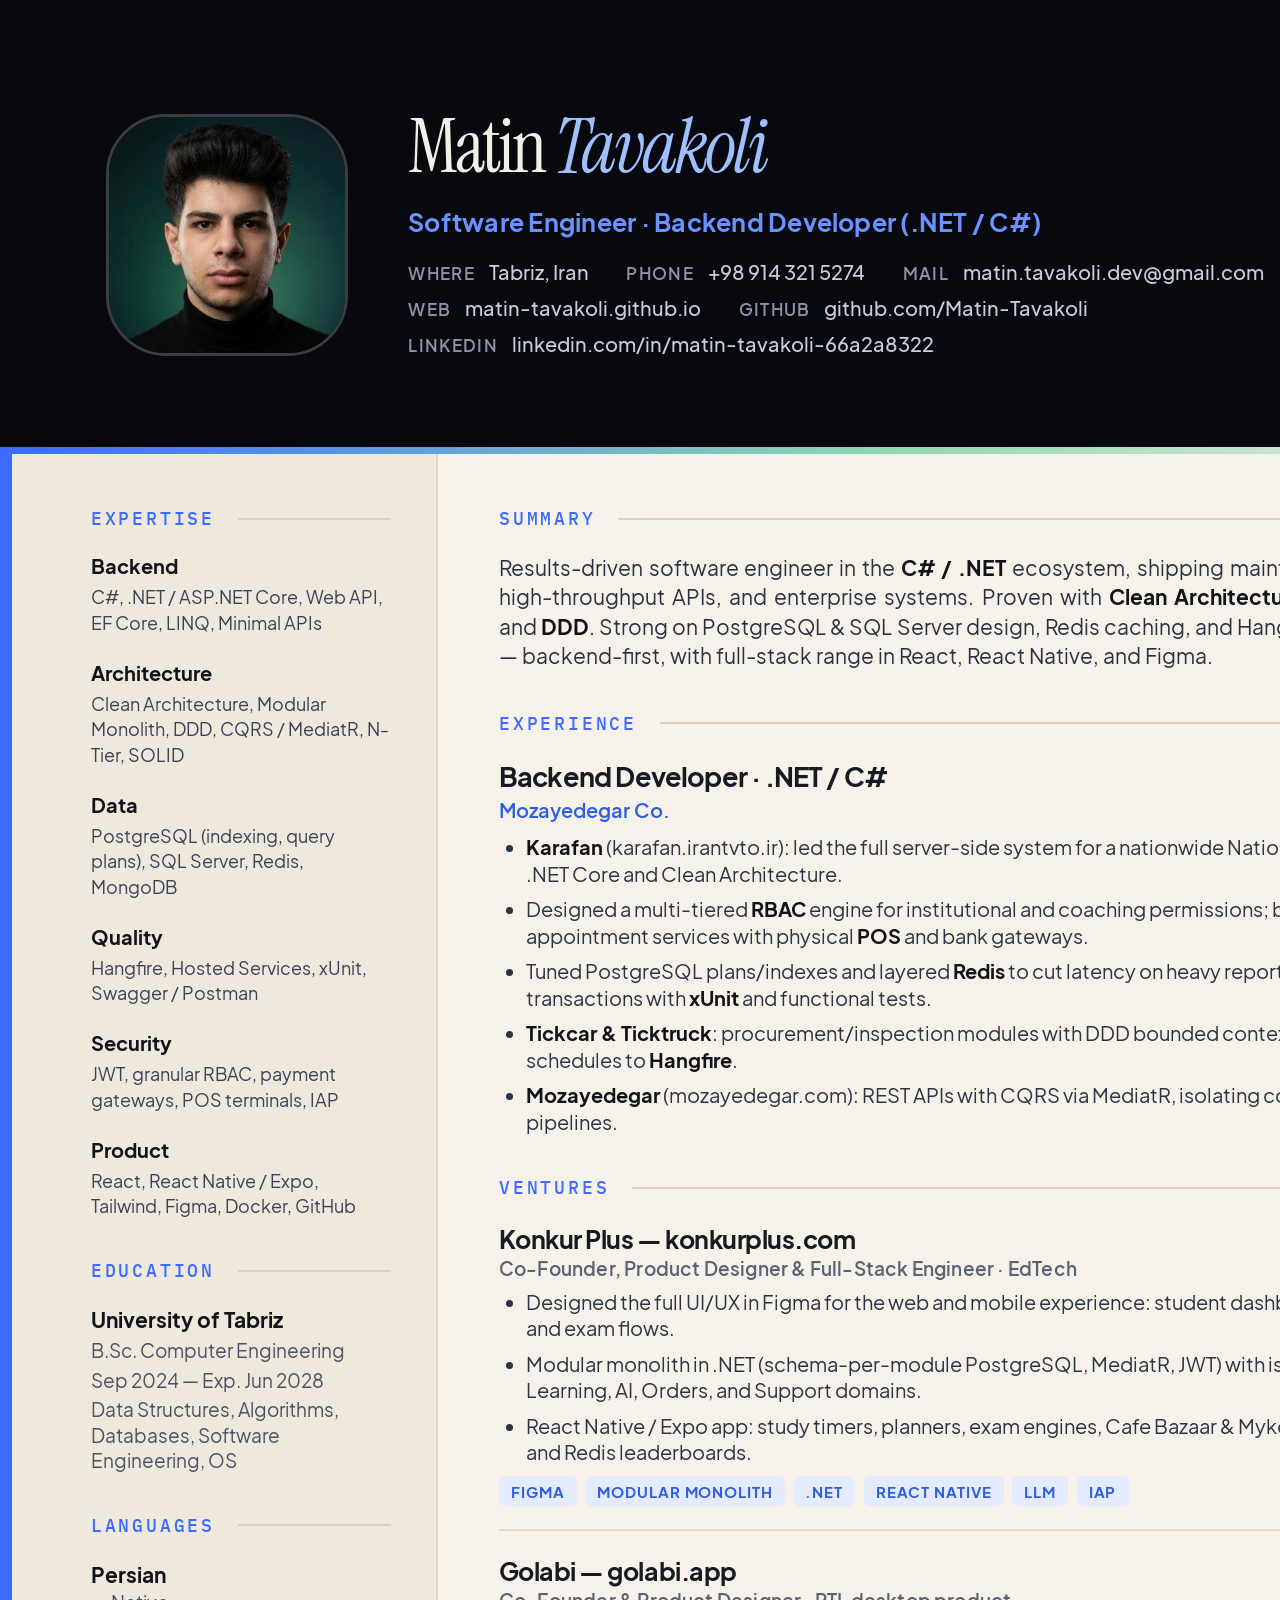
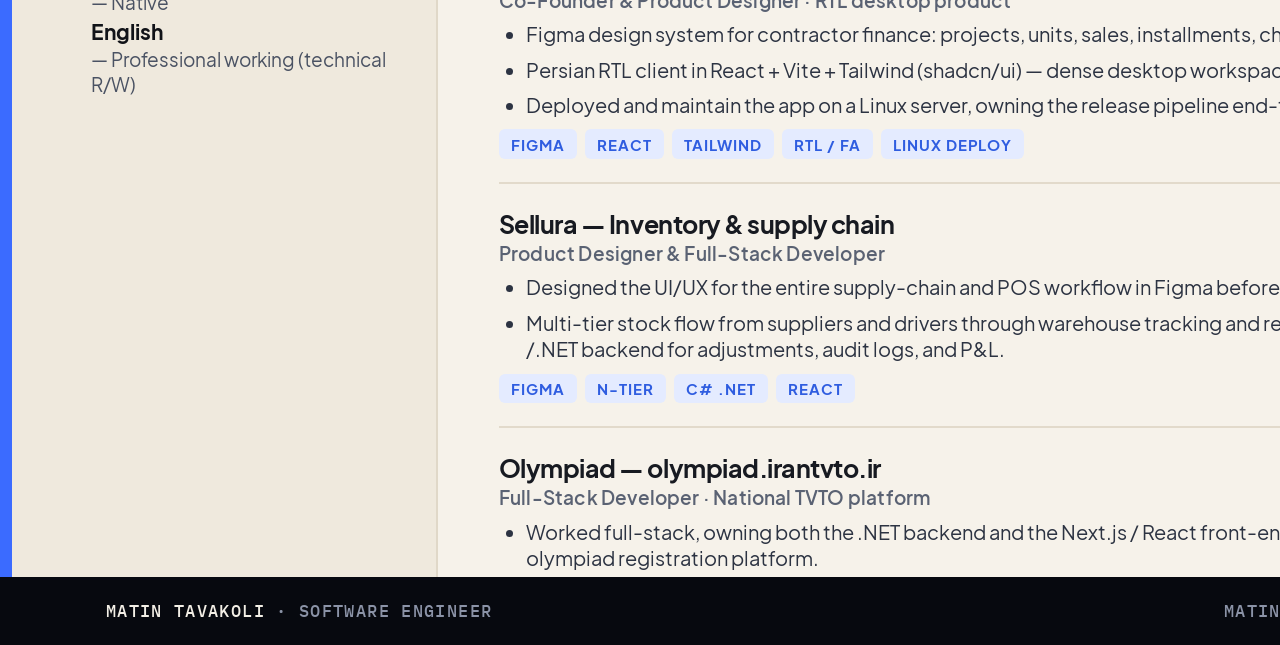
==== commit 7b82f697: "Keep Product Designer title, add UI/UX work as detail not a title swap Co-Authored-By: Claude Sonnet" ====
--- a/pdf.html
+++ b/pdf.html
@@ -375,7 +375,7 @@
               <h3>Konkur Plus — konkurplus.com</h3>
               <span class="when">2025 — Present</span>
             </div>
-            <div class="role">Co-Founder, UI/UX Designer &amp; Full-Stack Engineer · EdTech</div>
+            <div class="role">Co-Founder, Product Designer &amp; Full-Stack Engineer · EdTech</div>
             <ul>
               <li>Designed the full UI/UX in Figma for the web and mobile experience: student dashboards, study planners, and exam flows.</li>
               <li>Modular monolith in .NET (schema-per-module PostgreSQL, MediatR, JWT) with isolated Identity, Learning, AI, Orders, and Support domains.</li>
@@ -389,7 +389,7 @@
               <h3>Golabi — golabi.app</h3>
               <span class="when">2025 — Present</span>
             </div>
-            <div class="role">Co-Founder &amp; UI/UX Designer · RTL desktop product</div>
+            <div class="role">Co-Founder &amp; Product Designer · RTL desktop product</div>
             <ul>
               <li>Figma design system for contractor finance: projects, units, sales, installments, cheques, counterparties.</li>
               <li>Persian RTL client in React + Vite + Tailwind (shadcn/ui) — dense desktop workspace, not a marketing site.</li>
@@ -403,7 +403,7 @@
               <h3>Sellura — Inventory &amp; supply chain</h3>
               <span class="when">2025</span>
             </div>
-            <div class="role">UI/UX Designer &amp; Full-Stack Developer</div>
+            <div class="role">Product Designer &amp; Full-Stack Developer</div>
             <ul>
               <li>Designed the UI/UX for the entire supply-chain and POS workflow in Figma before building it.</li>
               <li>Multi-tier stock flow from suppliers and drivers through warehouse tracking and retail POS; N-Tier C# /.NET backend for adjustments, audit logs, and P&amp;L.</li>
